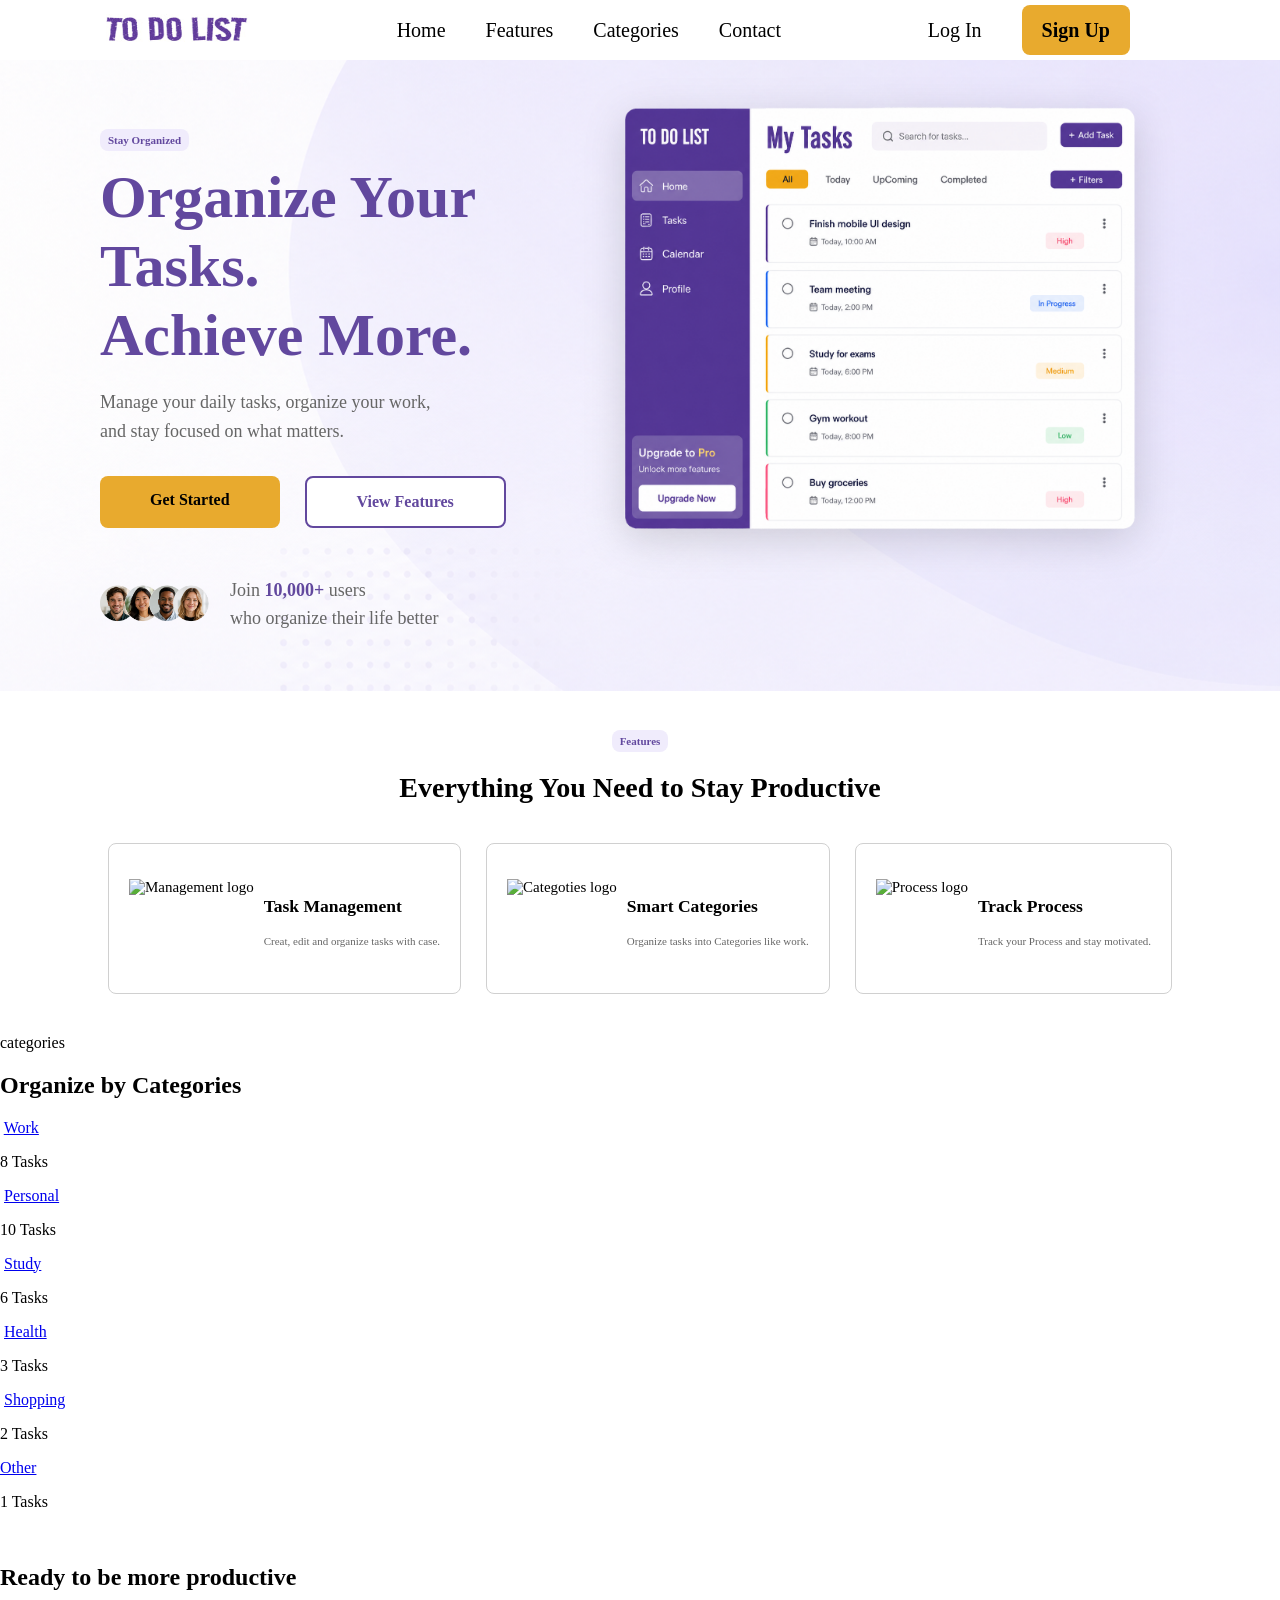
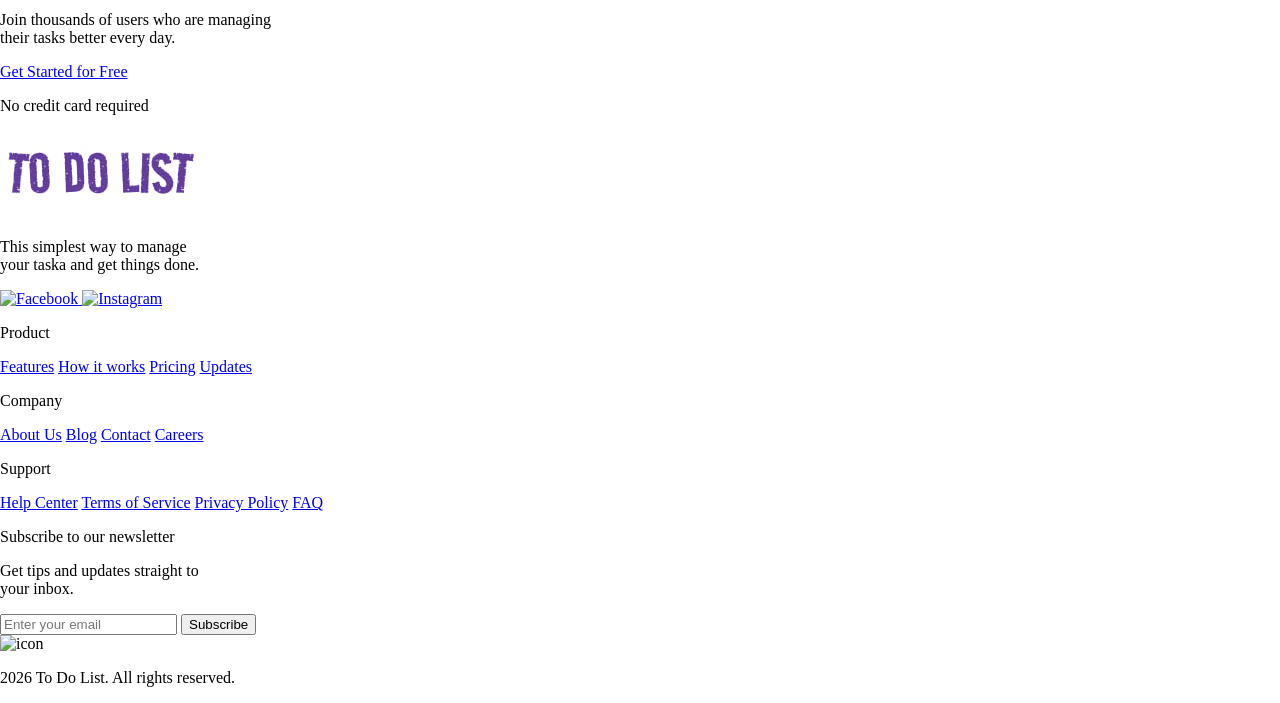
==== index.html @ abfc926f "updating" ====
<!DOCTYPE html>
<html lang="en">
<head>
    <meta charset="UTF-8">
    <meta name="viewport" content="width=device-width, initial-scale=1.0">
    <link rel="stylesheet" href="todo.css">
    <title>to do list</title>
</head>

<body>


    <header>

        <img 
        class="site-logo" 
        src="images/logo.jpg" 
        alt="To Do logo"
        >

            <nav class="main-navigation">
                <a href="#todo.html">Home</a>
                <a href="#features">Features</a>
                <a href="#categories">Categories</a>
                <a href="#contact">Contact</a>
            </nav>
       
        <div class="account-links">
                <a href="#login.html" class="login">Log In</a>
                <a href="#signup.html" class="signup">Sign Up</a>
        </div>

    </header>
      

    <main>

        <section id="home" class="hero-section"> 
        
            <div class="hero-content">
                <span class="section-label">Stay Organized</span>
                <h1>Organize Your Tasks.<br>Achieve More.</h1>
                <p>Manage your daily tasks, organize your work,<br> and stay focused on what matters.</p>

                <div class="hero-actions">
                    <a href="#signup" class="orbutton">Get Started</a>
                    <a href="#features" class="prbutton">View Features</a>
                </div>

                <div class="hero-users">
                        <a href="#">
                            <img src="images/peopleimg.png" alt="peopleimg">
                        </a>
                        
                    
                        <p>
                            Join <span class="highlight-number">10,000+</span> users
                            <br>
                            who organize their life better
                        </p>                </div>
            </div>

            <div class="hero-image">
                <img src="images/heroimg.png" alt="To-do list application dashboard preview">
            </div> 
        </section>

        <section id="features" class="features-section"> 

            <span class="section-label">Features</span>
            <h2>Everything You Need to Stay Productive</h2>

            <div class="feature-cards">

               <article class="card">
                <img src="Managementlogo" alt="Management logo">
                <div class="txt">
                <h3>Task Management</h3>
                <p>Creat, edit and organize tasks with case.</p>
            </div>
               </article>

                <article class="card">
                    <img src="Categotieslogo" alt="Categoties logo">
                    <div class="txt">
                    <h3>Smart Categories</h3>
                    <p>Organize tasks into Categories like work.</p>
                </div>
                    
                </article>

                 <article class="card">
                    <img src="Processlogo" alt="Process logo">
                    <div class="txt">
                    <h3>Track Process</h3>
                    <p>Track your Process and stay motivated.</p>
                </div>
                 </article>
            </div>
        </section>

        <section id="categories" class="categories-section"> 

            <span>categories</span>
            <h2>Organize by Categories</h2>

            <div class="categories-card">

                <div class="Work">
                    <img>
                    <a href="#work">Work</a>
                    <p>8 Tasks</p>
                </div>
                <div class="Personal">
                    <img>
                    <a href="#personal">Personal</a>
                    <p>10 Tasks</p>
                </div>
                <div class="Study">
                    <img>
                    <a href="#study">Study</a>
                    <p>6 Tasks</p>
                </div>
                <div class="Health">
                    <img>
                    <a href="#health">Health</a>
                    <p>3 Tasks</p>
                </div>
                <div class="Shopping">
                    <img>
                    <a href="#shopping">Shopping</a>
                    <p>2 Tasks</p>
                </div>
                <div class="Other">
                    <a href="#other">Other</a>
                    <p>1 Tasks</p>
                </div>
            </div>
         </section>
        <section id="signup" class="cta-section"> 
                <img>
                <div class="cta-content">
                    <h2>Ready to be more productive</h2>
                    <p>Join thousands of users who are managing<br> their tasks better every day.</p>
                </div>
                <div class="cta-action">
                    <a href="#">Get Started for Free</a>
                    <p>No credit card required</p>
                </div>
        </section>
    </main>


    <footer>
        <div class="partup">
             <div class="social-media">
        <img
        class="footer-logo" 
        src="images/logo.jpg" 
        alt="To Do logo">
        <p>This simplest way to manage<br>your taska and get things done.</p>
        <a href="#">
             <img src="images/facebook.svg" alt="Facebook">
        </a>
        <a href="#">
             <img src="images/instagram.svg" alt="Instagram">
        </a>
       </div>

       <div class="product">
        <p class="footer-title">Product</p>
        <a href="#">Features</a>
          <a href="#">How it works</a>
            <a href="#">Pricing</a>
              <a href="#">Updates</a>
       </div>

       <div class="company">
        <p class="footer-title">Company</p>
        <a href="#">About Us</a>
          <a href="#">Blog</a>
            <a href="#">Contact</a>
              <a href="#">Careers</a>
       </div>

       <div class="support">
        <p class="footer-title">Support</p>
        <a href="#">Help Center</a>
          <a href="#">Terms of Service</a>
            <a href="#">Privacy Policy</a>
              <a href="#">FAQ</a>
       </div>

       <div class="subscribe">
        <p class="footer-title">Subscribe to our newsletter</p>
        <p>Get tips and updates straight to<br>your inbox.</p>
                <form class="subscribe-form">
                 <input
                    type="email"
                    placeholder="Enter your email"
                    required
                >

                    <button type="submit">Subscribe</button>
                </form>
       </div>
    </div>

      <div class="partdown">
        <img 
           class="last-icon" 
        src="" 
        alt="icon">
        <p>2026 To Do List. All rights reserved.</p>
      </div>
    </footer>
</body>
</html>
---- todo.css ----
* {
    box-sizing: border-box;
}

html,
body {
    width: 100%;
    height: auto;
    margin: 0;
    padding: 0;
    max-width: 100%;
}

header {
    width: 100%;
    height: 60px;
    display: flex;
    justify-content: space-between;
    padding: 5px 100px;
}
header .site-logo{
    width: 150px;
    height: 50px;
}

header .main-navigation{
    display: flex;
    text-align: center;
    gap: 40px;
}
header .main-navigation a{
    color: black;
    text-decoration: none;
    font-size: 20px;
    display: flex;
    align-items: center;
}
header .main-navigation a:hover {
    color: purple;
}

header .account-links{
    display: flex;
    gap: 40px;
    padding: 0 50px 0 0;
}
header .account-links a{
    display: flex;
    align-items: center;
    color: black;
    text-decoration: none;
    font-size: 20px;

}
header .account-links .login:hover{
    color: purple;
}
header .account-links .signup{
    background-color: #E8AA2E;
    padding: 13px 20px; 
    border-radius: 8px;
    font-weight: bold;
}
header .account-links .signup:hover{
 background-color: #D99A1F;
}



.hero-section{
      padding: 40px 100px;
      background-image: url("images/backhero.png");
      background-position:right;
      display: flex;
      gap: 43px;
}

.hero-content{
    padding-top: 30px;
}
.hero-content .section-label{
    width: 125px;
    height: auto;
    padding: 5px 8px;
    color:#62489E;
    background-color: #F0ECFC;
    font-weight: 700;
    font-size: 11px;
    border-radius: 8px;
}
.hero-content h1{
    padding-top: 15px;
    color: #62489E;
    font-weight: 700;
    line-height: 1.15;
    font-size: 60px;
    margin: 0;
}
.hero-content p{
    font-size: 18px;
    line-height: 1.6;
    color: #666;
}

.hero-actions{
    margin: 30px 0;
    display: flex;
    gap:25px;
}
.hero-actions .orbutton{
    color:black;
    text-decoration: none;
    background-color: #E8AA2E;
    border-radius: 8px;
    padding: 15px 50px;
    font-weight: 700;
}
.hero-actions .orbutton:hover{
    background-color: #D99A1F;
}
.hero-actions .prbutton{
    padding: 15px 50px;
    text-decoration: none;
    border-radius: 8px;
    background-color: white;
    color: #62489E;
    border: 2px solid #62489E;
    font-weight: 700;
}
.hero-actions .prbutton:hover{
     border: 2px solid #D99A1F;
     color: #D99A1F;
}

.hero-image img{
    border-radius: 8px;
    width: 100%;
    height: auto;
    filter: drop-shadow(0 10px 20px rgba(0, 0, 0, 0.15));
}

.hero-section .hero-content{
    width: 43%;
}
.hero-section .hero-image{
    width:50%;
}

.hero-section .hero-users{
    display: flex;
    align-items: center
}
.hero-users p{
    font-size: 18px;
    line-height: 1.6;
    color: #666;
}
.hero-users span{
    color: #62489E;
    font-weight: 700;
}
.hero-users a {
    width: 130px;
    flex-shrink: 0;
    
}
.hero-users a img{
    width: 100%;
    height: auto;
    display: block;
}


.features-section{
    width: 100%;
    height: auto;
    padding: 40px 100px;
    display: block;
    text-align: center;
  
}
.features-section .section-label{
    width: 125px;
    height: auto;
    padding: 5px 8px;
    color:#62489E;
    background-color: #F0ECFC;
    font-weight: 700;
    font-size: 11px;
    border-radius: 8px;
}
.features-section h2{
    font-size: 28px;
}
    
.features-section .feature-cards{
    display: flex;
    justify-content: center;
    gap: 25px;
    font-size: 15px;
}
.feature-cards .card{
    display: flex;
    gap: 10px;
    border:1px solid #d0d0d0;
    border-radius: 8px;
    padding: 35px 20px;
    margin-top: 15px;
    text-align:left;
}
.feature-cards .card .txt p{
   color: #666;
   font-size: 11px;
}
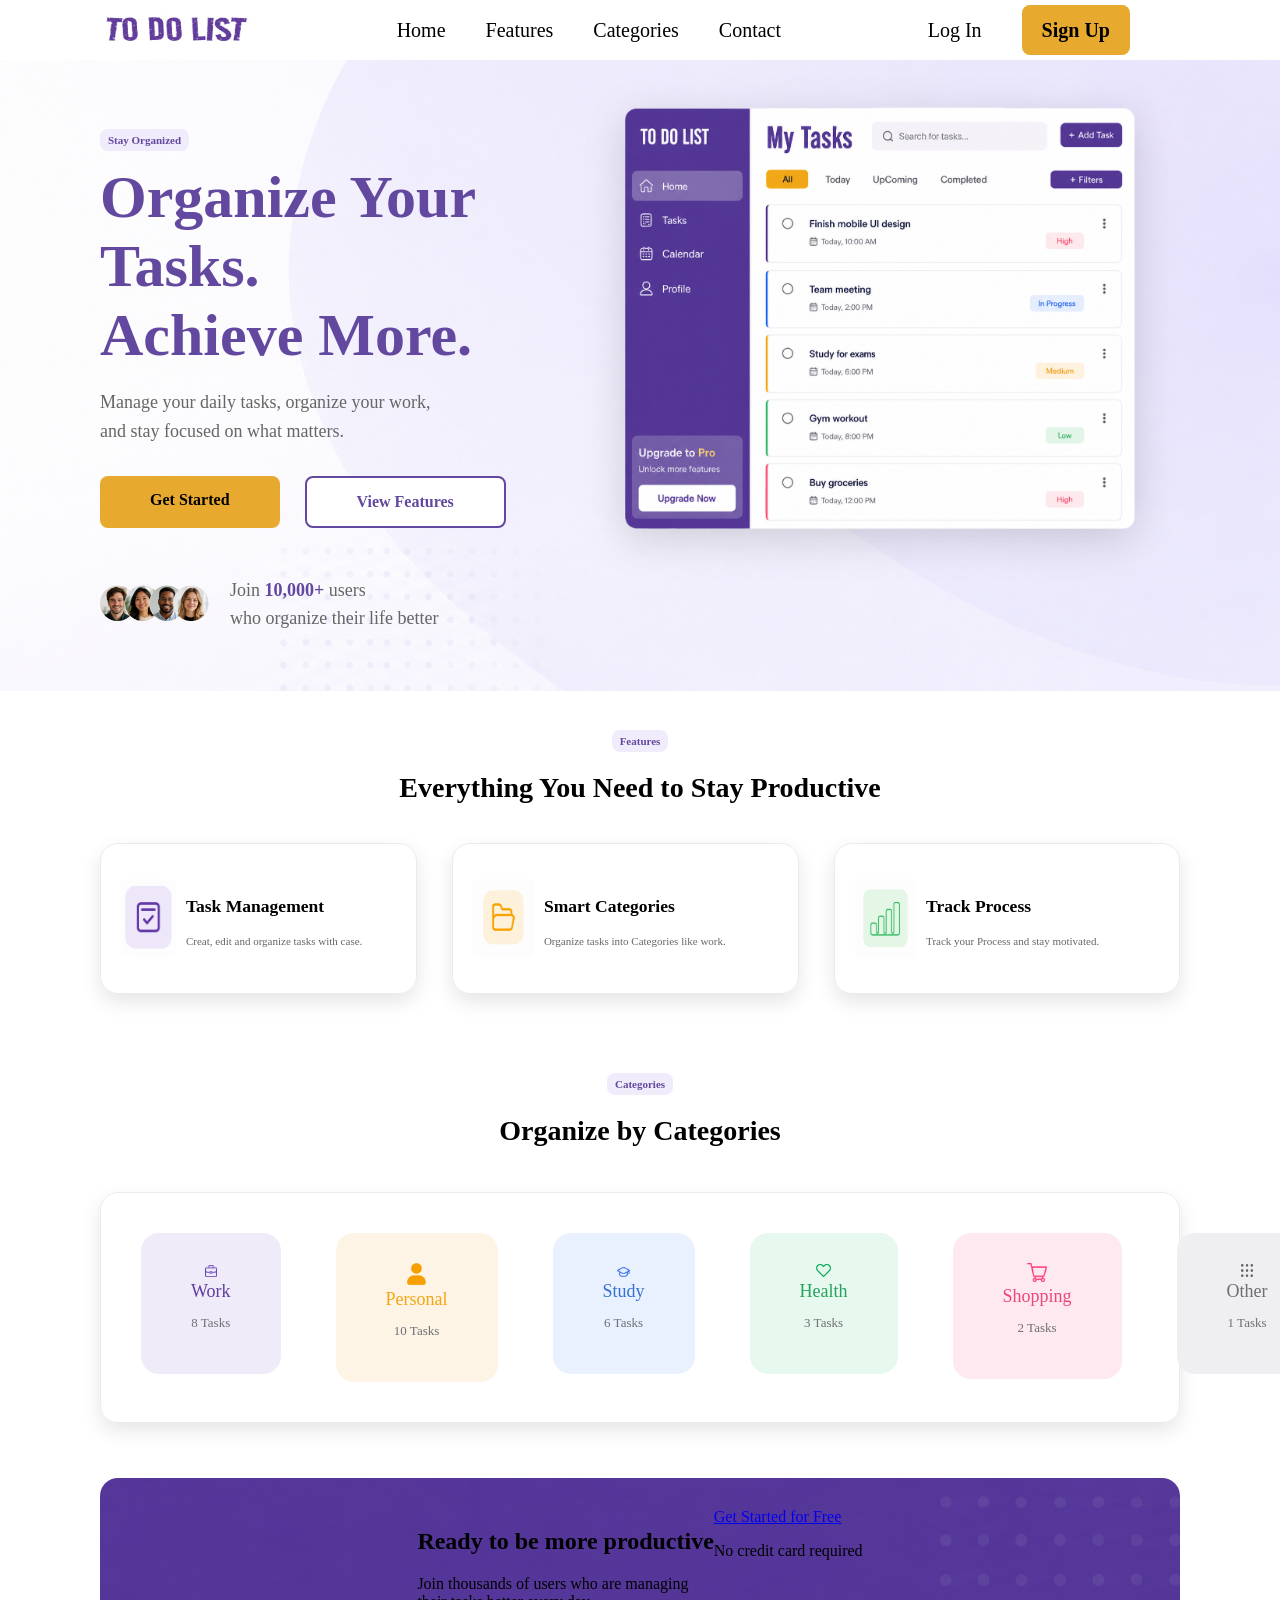
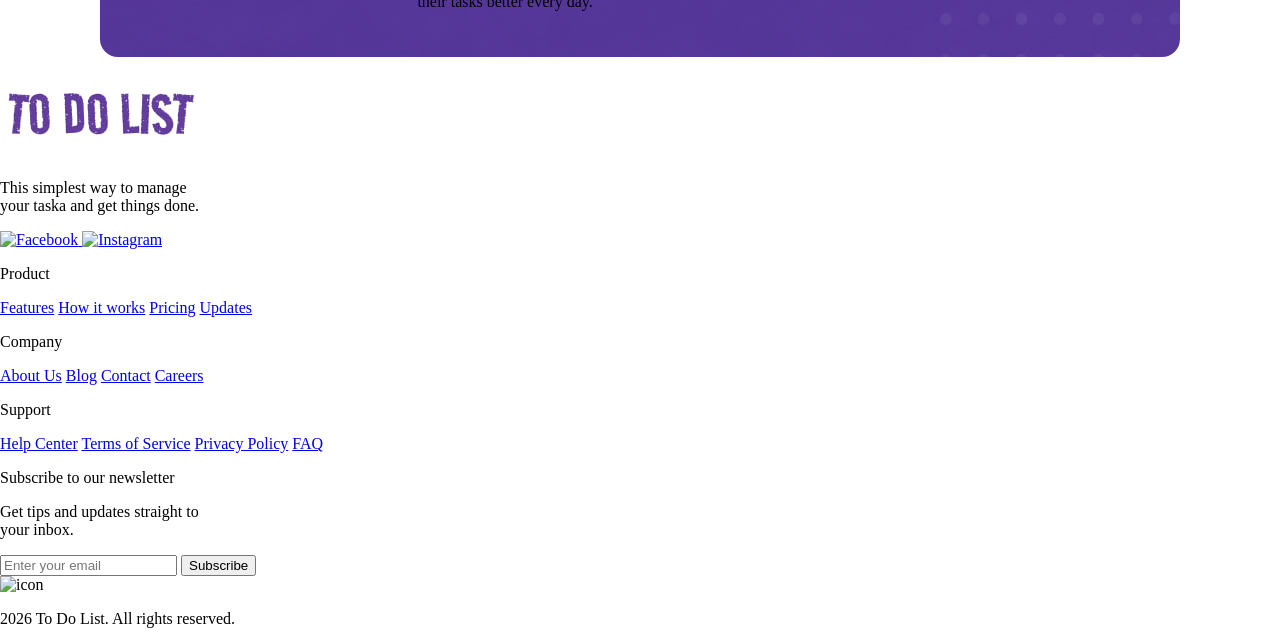
==== commit 2fb03cbc: "updating" ====
--- a/index.html
+++ b/index.html
@@ -73,7 +73,7 @@
             <div class="feature-cards">
 
                <article class="card">
-                <img src="Managementlogo" alt="Management logo">
+                <img src="images/tik.png" alt="Management logo">
                 <div class="txt">
                 <h3>Task Management</h3>
                 <p>Creat, edit and organize tasks with case.</p>
@@ -81,7 +81,7 @@
                </article>
 
                 <article class="card">
-                    <img src="Categotieslogo" alt="Categoties logo">
+                    <img src="images/folder.png" alt="Categoties logo">
                     <div class="txt">
                     <h3>Smart Categories</h3>
                     <p>Organize tasks into Categories like work.</p>
@@ -90,7 +90,7 @@
                 </article>
 
                  <article class="card">
-                    <img src="Processlogo" alt="Process logo">
+                    <img src="images/nemo.png" alt="Process logo">
                     <div class="txt">
                     <h3>Track Process</h3>
                     <p>Track your Process and stay motivated.</p>
@@ -101,43 +101,65 @@
 
         <section id="categories" class="categories-section"> 
 
-            <span>categories</span>
+            <span>Categories</span>
             <h2>Organize by Categories</h2>
 
-            <div class="categories-card">
-
-                <div class="Work">
-                    <img>
+            <div class="categories-cards">
+
+                <div class="cardcat">
+                    
+                    <div class="Work">
+                    <img src="images/card1.png">
                     <a href="#work">Work</a>
                     <p>8 Tasks</p>
                 </div>
-                <div class="Personal">
-                    <img>
+                </div>
+                <div class="cardcat">
+                     
+                     <div class="Personal">
+                    <img src="images/card2.png">
                     <a href="#personal">Personal</a>
                     <p>10 Tasks</p>
                 </div>
-                <div class="Study">
-                    <img>
+                </div>
+                  <div class="cardcat">
+                     
+                    <div class="Study">
+                    <img src="images/card3.png">
                     <a href="#study">Study</a>
                     <p>6 Tasks</p>
                 </div>
-                <div class="Health">
-                    <img>
+                  </div>
+                <div class="cardcat">
+                     
+                    <div class="Health">
+                    <img src="images/card4.png">
                     <a href="#health">Health</a>
                     <p>3 Tasks</p>
                 </div>
-                <div class="Shopping">
-                    <img>
+                </div>
+                <div class="cardcat">
+                     
+                      <div class="Shopping">
+                    <img src="images/card5.png">
                     <a href="#shopping">Shopping</a>
                     <p>2 Tasks</p>
                 </div>
-                <div class="Other">
+                </div>
+                <div class="cardcat">
+                   
+                    <div class="Other">
+                     <img src="images/card6.png">
                     <a href="#other">Other</a>
                     <p>1 Tasks</p>
                 </div>
+                
+                </div>
+
             </div>
          </section>
         <section id="signup" class="cta-section"> 
+            
                 <img>
                 <div class="cta-content">
                     <h2>Ready to be more productive</h2>
@@ -147,6 +169,7 @@
                     <a href="#">Get Started for Free</a>
                     <p>No credit card required</p>
                 </div>
+               
         </section>
     </main>
 
--- a/todo.css
+++ b/todo.css
@@ -1,216 +1,320 @@
 
 * {
-    box-sizing: border-box;
+        box-sizing: border-box;
 }
 
 html,
 body {
-    width: 100%;
-    height: auto;
-    margin: 0;
-    padding: 0;
-    max-width: 100%;
+        width: 100%;
+        height: auto;
+        margin: 0;
+        padding: 0;
+        max-width: 100%;
 }
 
 header {
-    width: 100%;
-    height: 60px;
-    display: flex;
-    justify-content: space-between;
-    padding: 5px 100px;
+        width: 100%;
+        height: 60px;
+        display: flex;
+        justify-content: space-between;
+        padding: 5px 100px;
 }
 header .site-logo{
-    width: 150px;
-    height: 50px;
+        width: 150px;
+        height: 50px;
 }
 
 header .main-navigation{
-    display: flex;
-    text-align: center;
-    gap: 40px;
+        display: flex;
+        text-align: center;
+        gap: 40px;
 }
 header .main-navigation a{
-    color: black;
+        color: black;
+        text-decoration: none;
+        font-size: 20px;
+        display: flex;
+        align-items: center;
+}
+header .main-navigation a:hover {
+         color: purple;
+}
+
+header .account-links{
+        display: flex;
+        gap: 40px;
+        padding: 0 50px 0 0;
+}
+header .account-links a{
+        display: flex;
+        align-items: center;
+        color: black;
+        text-decoration: none;
+        font-size: 20px;
+
+}
+header .account-links .login:hover{
+        color: purple;
+}
+header .account-links .signup{
+        background-color: #E8AA2E;
+        padding: 13px 20px; 
+        border-radius: 8px;
+        font-weight: bold;
+}
+header .account-links .signup:hover{
+        background-color: #D99A1F;
+}
+
+
+
+.hero-section{
+        padding: 40px 100px;
+        background-image: url("images/backhero.png");
+        background-position:right;
+        display: flex;
+        gap: 43px;
+}
+
+.hero-content{
+        padding-top: 30px;
+}
+.hero-content .section-label{
+        width: 125px;
+        height: auto;
+        padding: 5px 8px;
+        color:#62489E;
+        background-color: #F0ECFC;
+        font-weight: 700;
+        font-size: 11px;
+        border-radius: 8px;
+}
+.hero-content h1{
+        padding-top: 15px;
+        color: #62489E;
+        font-weight: 700;
+        line-height: 1.15;
+        font-size: 60px;
+        margin: 0;
+}
+.hero-content p{
+        font-size: 18px;
+        line-height: 1.6;
+        color: #666;
+}
+
+.hero-actions{
+        margin: 30px 0;
+        display: flex;
+        gap:25px;
+}
+.hero-actions .orbutton{
+        color:black;
+        text-decoration: none;
+        background-color: #E8AA2E;
+        border-radius: 8px;
+        padding: 15px 50px;
+        font-weight: 700;
+}
+.hero-actions .orbutton:hover{
+         background-color: #D99A1F;
+}
+.hero-actions .prbutton{
+        padding: 15px 50px;
+        text-decoration: none;
+        border-radius: 8px;
+        background-color: white;
+        color: #62489E;
+        border: 2px solid #62489E;
+        font-weight: 700;
+}
+.hero-actions .prbutton:hover{
+        border: 2px solid #D99A1F;
+        color: #D99A1F;
+}
+
+.hero-image img{
+        border-radius: 8px;
+        width: 100%;
+        height: auto;
+        filter: drop-shadow(0 10px 20px rgba(0, 0, 0, 0.15));
+}
+
+.hero-section .hero-content{
+     width: 43%;
+}
+.hero-section .hero-image{
+      width:50%;
+}
+
+.hero-section .hero-users{
+        display: flex;
+        align-items: center
+}
+.hero-users p{
+        font-size: 18px;
+        line-height: 1.6;
+        color: #666;
+}
+.hero-users span{
+        color: #62489E;
+        font-weight: 700;
+}
+.hero-users a {
+        width: 130px;
+        flex-shrink: 0;
+    
+}
+.hero-users a img{
+        width: 100%;
+        height: auto;
+        display: block;
+}
+
+
+.features-section{
+        width: 100%;
+        height: auto;
+        padding: 40px 100px;
+        display: block;
+        text-align: center;
+}
+.features-section .section-label{
+        width: 125px;
+        height: auto;
+        padding: 5px 8px;
+        color:#62489E;
+        background-color: #F0ECFC;
+        font-weight: 700;
+        font-size: 11px;
+        border-radius: 8px;
+}
+.features-section h2{
+        font-size: 28px;
+}
+    
+.features-section .feature-cards{
+        display: flex;
+        justify-content: center;
+        gap: 35px;
+        font-size: 15px;
+}
+.feature-cards .card{
+        display: flex;
+        gap: 10px;
+        border:1px solid #ebebeb;
+        border-radius: 18px;
+        padding: 35px 20px;
+        margin-top: 15px;
+        text-align:left;
+        box-shadow: 0 8px 20px rgba(0, 0, 0, 0.10);
+}
+.feature-cards .card .txt p{
+        color: #666;
+        font-size: 11px;
+}
+.feature-cards .card img{
+    width: 20%;
+}
+
+.categories-section{
+        width: 100%;
+        height: auto;
+        padding: 40px 100px;
+        display: block;
+        text-align: center;
+}
+.categories-section span{
+        width: 125px;
+        height: auto;
+        padding: 5px 8px;
+        color:#62489E;
+        background-color: #F0ECFC;
+        font-weight: 700;
+        font-size: 11px;
+        border-radius: 8px;
+}
+.categories-section h2{
+        font-size: 28px;
+        margin-bottom: 45px;
+}
+.categories-cards{
+        display: flex;
+        border-radius: 18px;
+        gap: 55px;
+        padding: 40px;
+        border:1px solid #ebebeb;
+        box-shadow: 0 8px 20px rgba(0, 0, 0, 0.10);
+}
+.cardcat{
+    width: 20%;
+}
+.cardcat a{
     text-decoration: none;
-    font-size: 20px;
-    display: flex;
-    align-items: center;
-}
-header .main-navigation a:hover {
-    color: purple;
-}
-
-header .account-links{
-    display: flex;
-    gap: 40px;
-    padding: 0 50px 0 0;
-}
-header .account-links a{
-    display: flex;
-    align-items: center;
-    color: black;
-    text-decoration: none;
-    font-size: 20px;
-
-}
-header .account-links .login:hover{
-    color: purple;
-}
-header .account-links .signup{
-    background-color: #E8AA2E;
-    padding: 13px 20px; 
-    border-radius: 8px;
-    font-weight: bold;
-}
-header .account-links .signup:hover{
- background-color: #D99A1F;
-}
-
-
-
-.hero-section{
-      padding: 40px 100px;
-      background-image: url("images/backhero.png");
-      background-position:right;
-      display: flex;
-      gap: 43px;
-}
-
-.hero-content{
-    padding-top: 30px;
-}
-.hero-content .section-label{
-    width: 125px;
-    height: auto;
-    padding: 5px 8px;
-    color:#62489E;
-    background-color: #F0ECFC;
-    font-weight: 700;
-    font-size: 11px;
-    border-radius: 8px;
-}
-.hero-content h1{
-    padding-top: 15px;
-    color: #62489E;
-    font-weight: 700;
-    line-height: 1.15;
-    font-size: 60px;
-    margin: 0;
-}
-.hero-content p{
+}
+.cardcat .Work{
+         color:#5F3C9F;
+         background-color: #F0EBF9;
+         padding: 30px 50px;
+         border-radius: 18px;
+}
+.cardcat .Personal{
+         color: #F4A510;
+         background-color: #FEF4E5;
+         padding: 30px 50px;
+         border-radius: 18px;
+}
+.cardcat .Study{
+         color:#3772D5;
+         background-color: #E9F0FE;
+         padding: 30px 50px;
+         border-radius: 18px;
+}
+.cardcat .Health{
+         color: #22A35E;
+         background-color: #E7F9EE;
+         padding: 30px 50px;
+         border-radius: 18px;
+}
+.cardcat .Shopping{
+         color: #EE467A;
+         background-color: #FDE9EF;
+         padding: 30px 50px;
+         border-radius: 18px;
+}
+.cardcat .Other{
+         color: #6E6E73;
+         background-color: #EFEFF1;
+         padding: 30px 50px;
+         border-radius: 18px;
+}
+.cardcat a {
+    color: inherit;
     font-size: 18px;
-    line-height: 1.6;
-    color: #666;
-}
-
-.hero-actions{
-    margin: 30px 0;
-    display: flex;
-    gap:25px;
-}
-.hero-actions .orbutton{
-    color:black;
-    text-decoration: none;
-    background-color: #E8AA2E;
-    border-radius: 8px;
-    padding: 15px 50px;
-    font-weight: 700;
-}
-.hero-actions .orbutton:hover{
-    background-color: #D99A1F;
-}
-.hero-actions .prbutton{
-    padding: 15px 50px;
-    text-decoration: none;
-    border-radius: 8px;
-    background-color: white;
-    color: #62489E;
-    border: 2px solid #62489E;
-    font-weight: 700;
-}
-.hero-actions .prbutton:hover{
-     border: 2px solid #D99A1F;
-     color: #D99A1F;
-}
-
-.hero-image img{
-    border-radius: 8px;
-    width: 100%;
-    height: auto;
-    filter: drop-shadow(0 10px 20px rgba(0, 0, 0, 0.15));
-}
-
-.hero-section .hero-content{
-    width: 43%;
-}
-.hero-section .hero-image{
-    width:50%;
-}
-
-.hero-section .hero-users{
-    display: flex;
-    align-items: center
-}
-.hero-users p{
-    font-size: 18px;
-    line-height: 1.6;
-    color: #666;
-}
-.hero-users span{
-    color: #62489E;
-    font-weight: 700;
-}
-.hero-users a {
-    width: 130px;
-    flex-shrink: 0;
-    
-}
-.hero-users a img{
-    width: 100%;
-    height: auto;
-    display: block;
-}
-
-
-.features-section{
-    width: 100%;
-    height: auto;
-    padding: 40px 100px;
-    display: block;
-    text-align: center;
-  
-}
-.features-section .section-label{
-    width: 125px;
-    height: auto;
-    padding: 5px 8px;
-    color:#62489E;
-    background-color: #F0ECFC;
-    font-weight: 700;
-    font-size: 11px;
-    border-radius: 8px;
-}
-.features-section h2{
-    font-size: 28px;
-}
-    
-.features-section .feature-cards{
+}
+.cardcat p{
+    color:#6E6E73 ;
+    font-size: 13px;
+}
+.cardcat img{
+    width:30%;
+}
+
+
+.cta-section {
     display: flex;
     justify-content: center;
-    gap: 25px;
-    font-size: 15px;
-}
-.feature-cards .card{
-    display: flex;
-    gap: 10px;
-    border:1px solid #d0d0d0;
-    border-radius: 8px;
-    padding: 35px 20px;
-    margin-top: 15px;
-    text-align:left;
-}
-.feature-cards .card .txt p{
-   color: #666;
-   font-size: 11px;
-}
-
+   
+    
+    
+    background-image: url("images/ctaback copy.png");
+    background-position: right;
+    border-radius: 18px;
+
+    overflow: hidden;
+    
+    padding:  30px 90px;
+    margin: 15px 100px;
+}
+
+
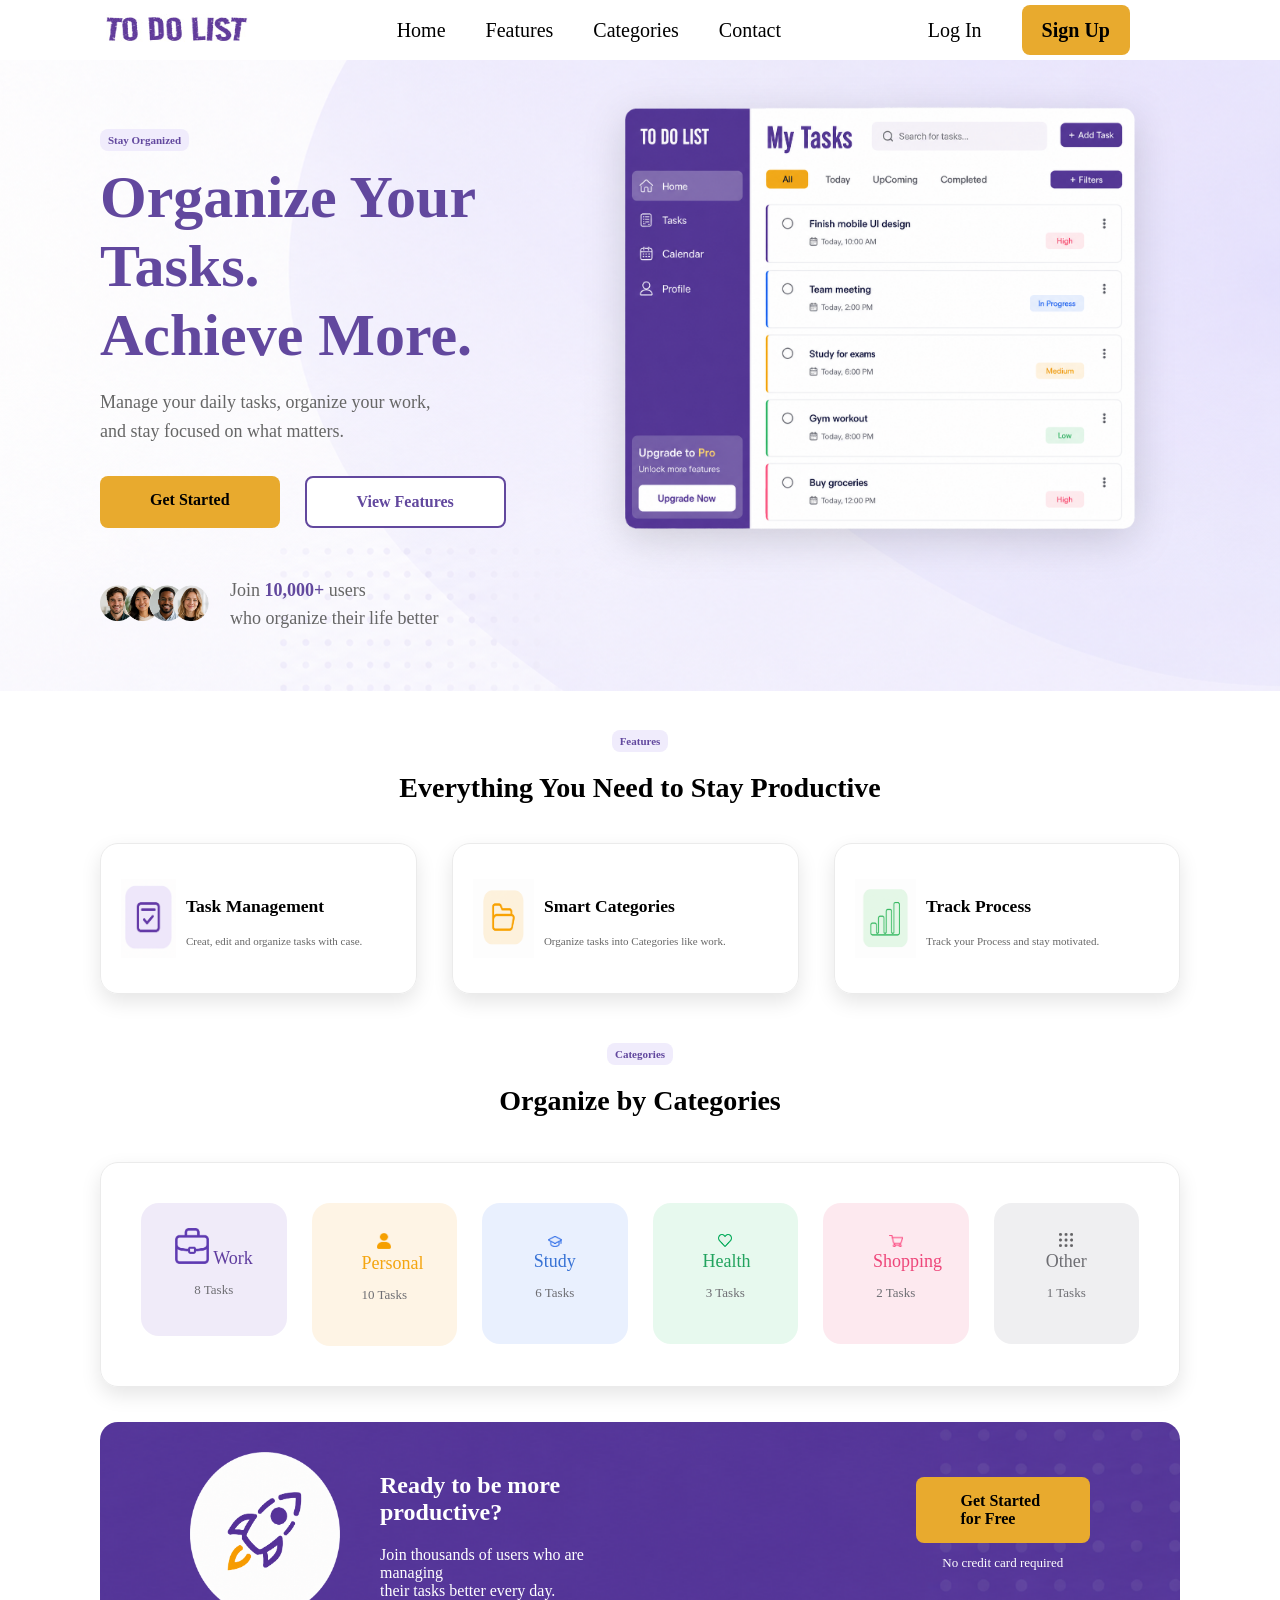
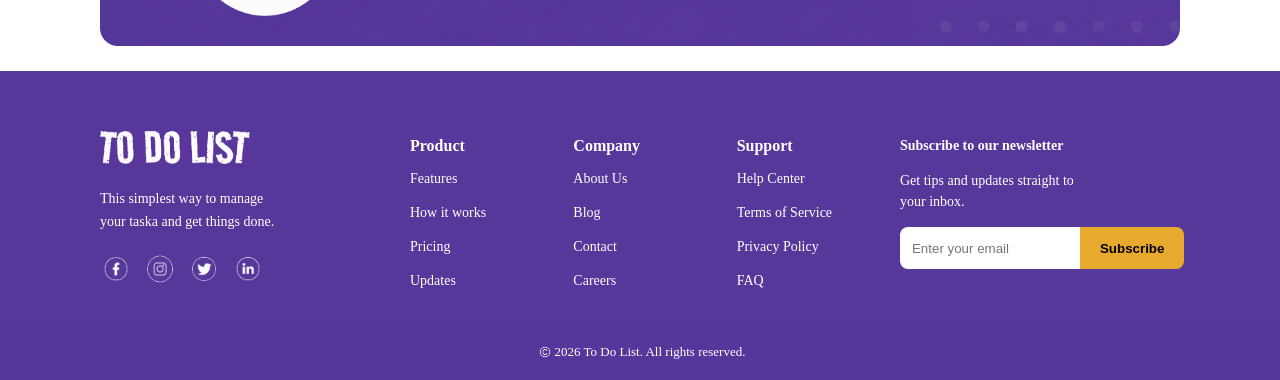
==== commit 2391ae13: "update" ====
--- a/index.html
+++ b/index.html
@@ -104,7 +104,7 @@
             <span>Categories</span>
             <h2>Organize by Categories</h2>
 
-            <div class="categories-cards">
+            <div class="categorie-cards">
 
                 <div class="cardcat">
                     
@@ -160,15 +160,20 @@
          </section>
         <section id="signup" class="cta-section"> 
             
-                <img>
-                <div class="cta-content">
-                    <h2>Ready to be more productive</h2>
+                <img
+                src="images/ctaimg.png"
+                alt="cta image">
+                <div class="contents">
+                      <div class="cta-content">
+                    <h2>Ready to be more productive?</h2>
                     <p>Join thousands of users who are managing<br> their tasks better every day.</p>
                 </div>
                 <div class="cta-action">
                     <a href="#">Get Started for Free</a>
                     <p>No credit card required</p>
                 </div>
+                </div>
+              
                
         </section>
     </main>
@@ -179,39 +184,52 @@
              <div class="social-media">
         <img
         class="footer-logo" 
-        src="images/logo.jpg" 
+        src="images/logoai.png" 
         alt="To Do logo">
         <p>This simplest way to manage<br>your taska and get things done.</p>
         <a href="#">
-             <img src="images/facebook.svg" alt="Facebook">
+             <img src="images/facelogo.png" alt="Facebook">
         </a>
         <a href="#">
-             <img src="images/instagram.svg" alt="Instagram">
-        </a>
-       </div>
-
-       <div class="product">
+             <img src="images/inslogo.png" alt="Instagram">
+        </a>
+         <a href="#">
+             <img src="images/xlogo.png" alt="Instagram">
+        </a>
+         <a href="#">
+             <img src="images/linklogo.png" alt="Instagram">
+        </a>
+       </div>
+
+       <div class="boxes">
         <p class="footer-title">Product</p>
-        <a href="#">Features</a>
-          <a href="#">How it works</a>
-            <a href="#">Pricing</a>
-              <a href="#">Updates</a>
-       </div>
-
-       <div class="company">
+        <div class="items">
+             <a href="#">Features</a><br>
+             <a href="#">How it works</a><br>
+             <a href="#">Pricing</a><br>
+             <a href="#">Updates</a>
+        </div>
+       </div>
+
+       <div class="boxes">
         <p class="footer-title">Company</p>
-        <a href="#">About Us</a>
-          <a href="#">Blog</a>
-            <a href="#">Contact</a>
+        <div class="items">
+             <a href="#">About Us</a><br>
+          <a href="#">Blog</a><br>
+            <a href="#">Contact</a><br>
               <a href="#">Careers</a>
-       </div>
-
-       <div class="support">
+        </div>
+       </div>
+
+       <div class="boxes">
         <p class="footer-title">Support</p>
-        <a href="#">Help Center</a>
-          <a href="#">Terms of Service</a>
-            <a href="#">Privacy Policy</a>
+          <div class="items">
+            <a href="#">Help Center</a><br>
+          <a href="#">Terms of Service</a><br>
+            <a href="#">Privacy Policy</a><br>
               <a href="#">FAQ</a>
+          </div>
+      
        </div>
 
        <div class="subscribe">
@@ -232,7 +250,7 @@
       <div class="partdown">
         <img 
            class="last-icon" 
-        src="" 
+        src="images/icon.png" 
         alt="icon">
         <p>2026 To Do List. All rights reserved.</p>
       </div>
--- a/todo.css
+++ b/todo.css
@@ -219,9 +219,7 @@
 
 .categories-section{
         width: 100%;
-        height: auto;
-        padding: 40px 100px;
-        display: block;
+        padding: 10px 100px;
         text-align: center;
 }
 .categories-section span{
@@ -238,16 +236,17 @@
         font-size: 28px;
         margin-bottom: 45px;
 }
-.categories-cards{
+.categorie-cards{
         display: flex;
         border-radius: 18px;
-        gap: 55px;
+        gap: 25px;
         padding: 40px;
         border:1px solid #ebebeb;
         box-shadow: 0 8px 20px rgba(0, 0, 0, 0.10);
 }
 .cardcat{
-    width: 20%;
+    flex: 1;
+    min-width: 0;
 }
 .cardcat a{
     text-decoration: none;
@@ -255,7 +254,7 @@
 .cardcat .Work{
          color:#5F3C9F;
          background-color: #F0EBF9;
-         padding: 30px 50px;
+         padding: 25px 15px;
          border-radius: 18px;
 }
 .cardcat .Personal{
@@ -302,11 +301,7 @@
 
 
 .cta-section {
-    display: flex;
-    justify-content: center;
-   
-    
-    
+     display: flex;
     background-image: url("images/ctaback copy.png");
     background-position: right;
     border-radius: 18px;
@@ -314,7 +309,203 @@
     overflow: hidden;
     
     padding:  30px 90px;
-    margin: 15px 100px;
-}
-
-
+    margin: 25px 100px;
+}
+.cta-section img{
+        width:150px;
+        height: auto;
+        margin-right: 40px;
+}
+.cta-section .contents{
+        display: flex;
+        gap: 300px;
+}
+.cta-content h2,
+.cta-content p {
+    color: white;
+}
+.cta-action {
+    display: flex;
+    flex-direction: column;
+    align-items: center;
+    margin-top: 25px;
+}
+
+.cta-action a {
+    display: inline-block;
+
+    padding: 15px 45px;
+
+    background-color: #E8AA2E;
+    color: black;
+
+    text-decoration: none;
+    font-weight: 700;
+
+    border-radius: 8px;
+}
+.cta-action a:hover {
+    background-color: #D99A1F;
+}
+
+.cta-action p {
+    margin: 12px 0 0;
+
+    color: white;
+    font-size: 13px;
+}
+/* ================= FOOTER ================= */
+
+footer {
+    background-color: #56379A;
+    color: white;
+}
+
+/* قسمت بالای Footer */
+footer .partup {
+    display: flex;
+    justify-content: space-between;
+    align-items: flex-start;
+
+    gap: 50px;
+    padding: 50px 100px 35px;
+}
+
+
+/* ---------- Logo & Social Media ---------- */
+
+.social-media {
+padding-top: 10px;
+    width: 260px;
+    flex-shrink: 0;
+}
+
+.social-media .footer-logo {
+    width: 150px;
+    height: auto;
+}
+
+.social-media p {
+    color: white;
+    font-size: 14px;
+    line-height: 1.6;
+    margin: 20px 0;
+}
+
+.social-media a {
+    display: inline-block;
+    margin-right: 8px;
+    text-decoration: none;
+}
+
+.social-media a img {
+    width: 32px;
+    height: 32px;
+    display: block;
+}
+
+
+/* ---------- Footer Columns ---------- */
+
+.boxes {
+    display: flex;
+    flex-direction: column;
+
+    width: 130px;
+}
+
+
+/* عنوان ستون‌ها */
+
+.footer-title {
+    color: white;
+    font-size: 16px;
+    font-weight: 700;
+}
+
+
+/* لینک‌های Footer */
+
+.boxes a {
+    display: block;
+    color: white;
+    text-decoration: none;
+    font-size: 14px;
+     
+}
+
+.boxes a:hover {
+    color: #E8AA2E;
+}
+
+
+/* ---------- Subscribe ---------- */
+
+.subscribe {
+    width: 280px;
+}
+
+.subscribe p {
+    color: white;
+    font-size: 14px;
+    line-height: 1.5;
+}
+
+.subscribe-form {
+    display: flex;
+    margin-top: 15px;
+}
+
+.subscribe-form input {
+    width: 180px;
+    height: 42px;
+
+    padding: 0 12px;
+
+    border: none;
+    outline: none;
+
+    border-radius: 8px 0 0 8px;
+}
+
+.subscribe-form button {
+    height: 42px;
+
+    padding: 0 20px;
+
+    border: none;
+    border-radius: 0 8px 8px 0;
+
+    background-color: #E8AA2E;
+    color: black;
+
+    font-weight: 700;
+    cursor: pointer;
+}
+
+.subscribe-form button:hover {
+    background-color: #D99A1F;
+}
+
+
+/* ---------- Footer Bottom ---------- */
+
+footer .partdown {
+    display: flex;
+    justify-content: center;
+    align-items: center;
+
+    padding: 18px 100px;
+
+    background-color:#55369A;
+}
+
+.partdown p {
+    margin: 0;
+
+    color: white;
+    font-size: 13px;
+}
+.last-icon{  
+    width: 20px;
+    height: auto;}
